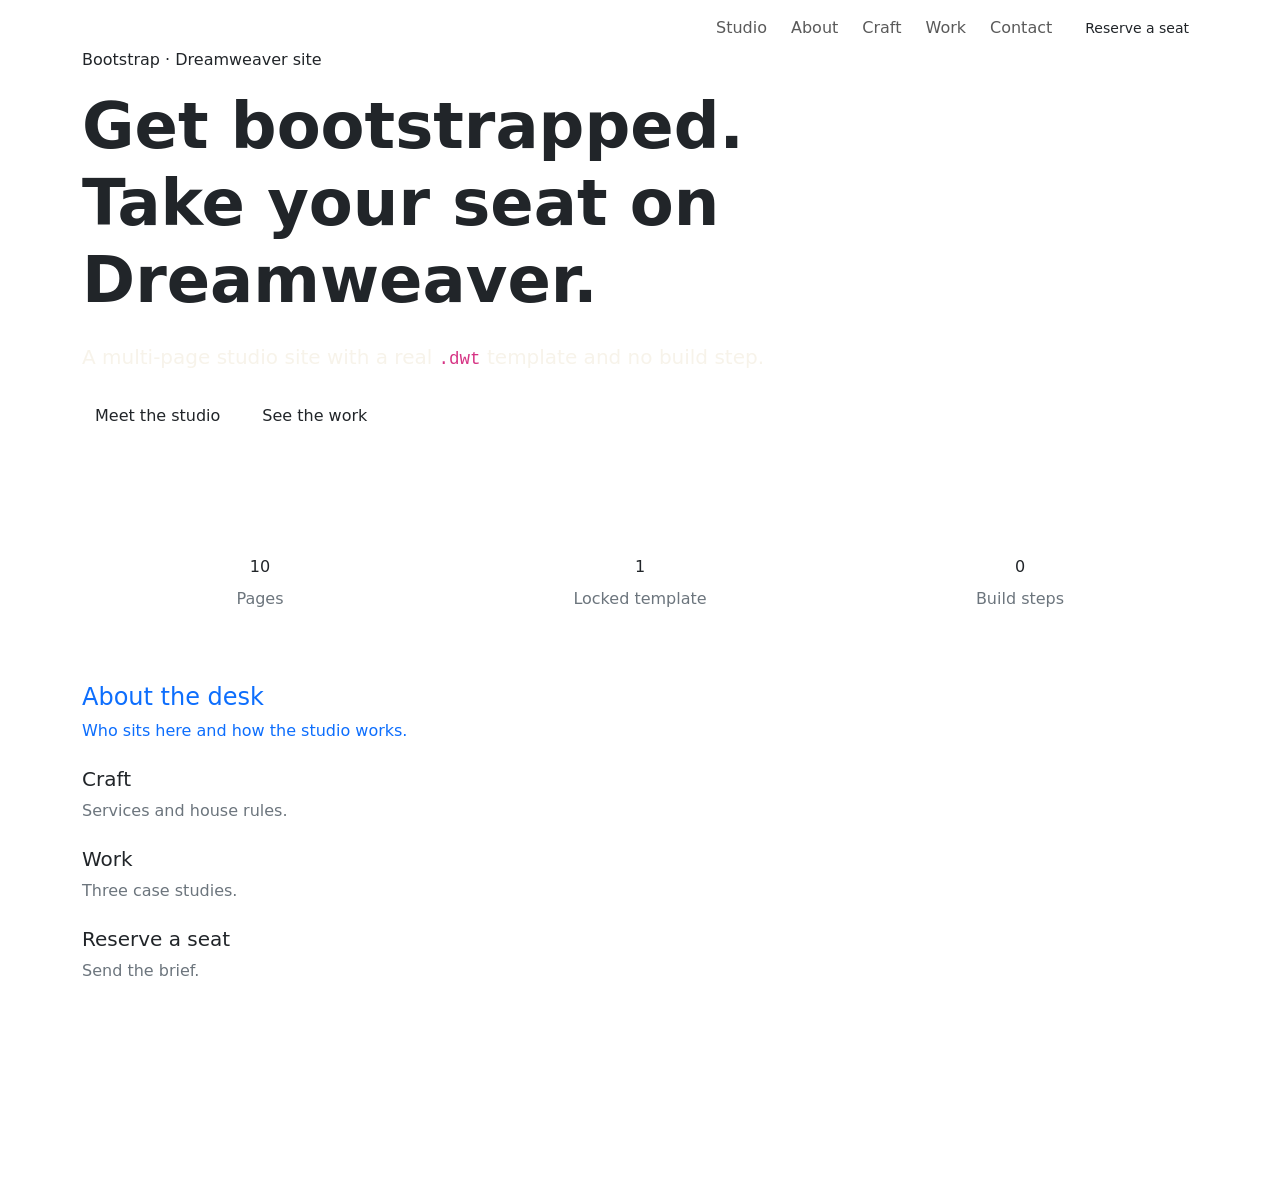
==== index.html @ f5cebd17 "Publish Dreamweave on user GitHub Pages" ====
<!doctype html>
<html lang="en">
<head>
  <meta charset="utf-8">
  <meta name="viewport" content="width=device-width, initial-scale=1">
  <title>Dreamweave Studio — Get bootstrapped. Take your seat.</title>
  <meta name="theme-color" content="#0b1c2c">
  <link rel="preconnect" href="https://fonts.googleapis.com">
  <link rel="preconnect" href="https://fonts.gstatic.com" crossorigin>
  <link href="https://fonts.googleapis.com/css2?family=Outfit:wght@400;500;600;700&family=Source+Serif+4:opsz,wght@8..60,400;8..60,600;8..60,700&display=swap" rel="stylesheet">
  <link href="https://cdn.jsdelivr.net/npm/bootstrap@5.3.8/dist/css/bootstrap.min.css" rel="stylesheet" crossorigin="anonymous">
  <link href="https://cdn.jsdelivr.net/npm/bootstrap-icons@1.11.3/font/bootstrap-icons.min.css" rel="stylesheet">
  <link href="css/custom.css" rel="stylesheet">
</head>
<body>
  <nav class="navbar navbar-expand-lg navbar-dream fixed-top sans">
    <div class="container">
      <a class="navbar-brand text-white fw-semibold" href="index.html">Dreamweave</a>
      <button class="navbar-toggler" type="button" data-bs-toggle="collapse" data-bs-target="#navMain" aria-label="Toggle navigation"><span class="navbar-toggler-icon" style="filter: invert(1);"></span></button>
      <div class="collapse navbar-collapse" id="navMain">
        <ul class="navbar-nav ms-auto align-items-lg-center gap-lg-2">
          <li class="nav-item"><a class="nav-link" href="index.html">Studio</a></li>
          <li class="nav-item"><a class="nav-link" href="about.html">About</a></li>
          <li class="nav-item"><a class="nav-link" href="craft.html">Craft</a></li>
          <li class="nav-item"><a class="nav-link" href="work.html">Work</a></li>
          <li class="nav-item"><a class="nav-link" href="contact.html">Contact</a></li>
          <li class="nav-item ms-lg-2"><a class="btn btn-gold btn-sm" href="contact.html">Reserve a seat</a></li>
        </ul>
      </div>
    </div>
  </nav>
  <header class="hero d-flex align-items-center">
    <div class="container py-5">
      <p class="section-label sans mb-3">Bootstrap · Dreamweaver site</p>
      <h1 class="display-3 fw-bold mb-3">Get bootstrapped.<br>Take your seat on Dreamweaver.</h1>
      <div class="gold-rule mb-4"></div>
      <p class="lead col-lg-8" style="color: rgba(246,241,231,.86);">A multi-page studio site with a real <code>.dwt</code> template and no build step.</p>
      <div class="d-flex flex-wrap gap-3 mt-4">
        <a class="btn btn-gold sans" href="about.html">Meet the studio</a>
        <a class="btn btn-ghost sans" href="work.html">See the work</a>
      </div>
    </div>
  </header>
  <section id="main" class="py-5">
    <div class="container py-4">
      <div class="row g-4 text-center mb-5">
        <div class="col-md-4"><div class="stat sans">10</div><p class="sans text-secondary mt-2 mb-0">Pages</p></div>
        <div class="col-md-4"><div class="stat sans">1</div><p class="sans text-secondary mt-2 mb-0">Locked template</p></div>
        <div class="col-md-4"><div class="stat sans">0</div><p class="sans text-secondary mt-2 mb-0">Build steps</p></div>
      </div>
      <div class="bento">
        <a class="card-weave bento-wide p-4 text-decoration-none" href="about.html"><h3 class="h4">About the desk</h3><p class="mb-0">Who sits here and how the studio works.</p></a>
        <a class="card-weave p-4 text-decoration-none text-dark" href="craft.html"><h3 class="h5">Craft</h3><p class="text-secondary mb-0">Services and house rules.</p></a>
        <a class="card-weave p-4 text-decoration-none text-dark" href="work.html"><h3 class="h5">Work</h3><p class="text-secondary mb-0">Three case studies.</p></a>
        <a class="card-weave p-4 text-decoration-none text-dark" href="contact.html"><h3 class="h5">Reserve a seat</h3><p class="text-secondary mb-0">Send the brief.</p></a>
      </div>
    </div>
  </section>
  <footer class="site-footer py-5 sans"><div class="container"><strong class="text-white">Dreamweave Studio</strong></div></footer>
  <script src="https://cdn.jsdelivr.net/npm/bootstrap@5.3.8/dist/js/bootstrap.bundle.min.js" crossorigin="anonymous"></script>
  <script src="js/site.js"></script>
</body></html>
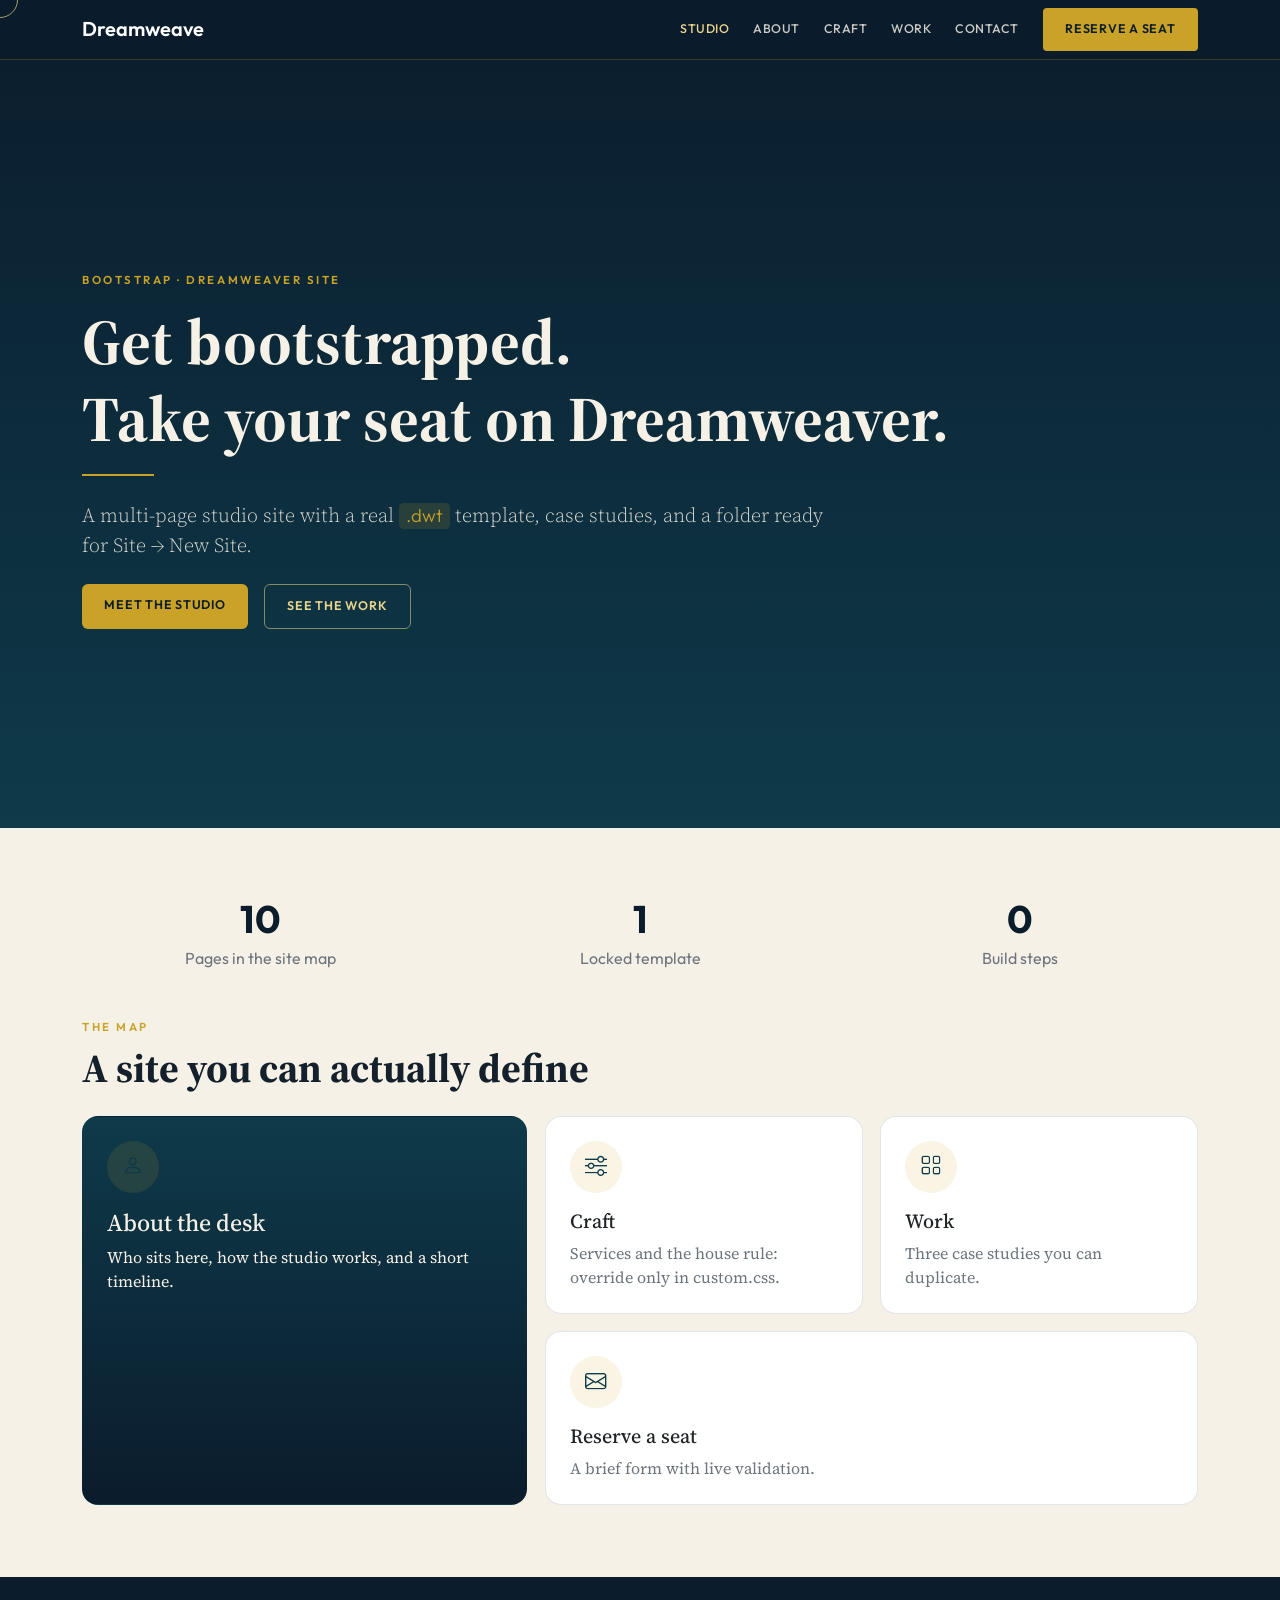
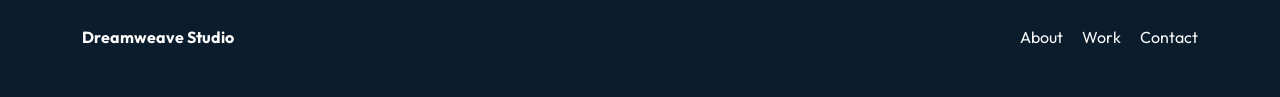
==== commit 05f43e86: "Bring inner pages and index up to Dreamweave source" ====
--- a/index.html
+++ b/index.html
@@ -4,6 +4,7 @@
   <meta charset="utf-8">
   <meta name="viewport" content="width=device-width, initial-scale=1">
   <title>Dreamweave Studio — Get bootstrapped. Take your seat.</title>
+  <meta name="description" content="A Dreamweaver-style Bootstrap starter. Responsive, mobile-first, ready to open in Adobe Dreamweaver.">
   <meta name="theme-color" content="#0b1c2c">
   <link rel="preconnect" href="https://fonts.googleapis.com">
   <link rel="preconnect" href="https://fonts.gstatic.com" crossorigin>
@@ -13,12 +14,15 @@
   <link href="css/custom.css" rel="stylesheet">
 </head>
 <body>
+  <a class="skip-link" href="#main">Skip to content</a>
   <nav class="navbar navbar-expand-lg navbar-dream fixed-top sans">
     <div class="container">
-      <a class="navbar-brand text-white fw-semibold" href="index.html">Dreamweave</a>
-      <button class="navbar-toggler" type="button" data-bs-toggle="collapse" data-bs-target="#navMain" aria-label="Toggle navigation"><span class="navbar-toggler-icon" style="filter: invert(1);"></span></button>
+      <a class="navbar-brand d-flex align-items-center gap-2 text-white" href="index.html"><span class="fw-semibold">Dreamweave</span></a>
+      <button class="navbar-toggler" type="button" data-bs-toggle="collapse" data-bs-target="#navMain" aria-label="Toggle navigation">
+        <span class="navbar-toggler-icon" style="filter: invert(1);"></span>
+      </button>
       <div class="collapse navbar-collapse" id="navMain">
-        <ul class="navbar-nav ms-auto align-items-lg-center gap-lg-2">
+        <ul class="navbar-nav ms-auto mb-2 mb-lg-0 align-items-lg-center gap-lg-2">
           <li class="nav-item"><a class="nav-link" href="index.html">Studio</a></li>
           <li class="nav-item"><a class="nav-link" href="about.html">About</a></li>
           <li class="nav-item"><a class="nav-link" href="craft.html">Craft</a></li>
@@ -34,7 +38,7 @@
       <p class="section-label sans mb-3">Bootstrap · Dreamweaver site</p>
       <h1 class="display-3 fw-bold mb-3">Get bootstrapped.<br>Take your seat on Dreamweaver.</h1>
       <div class="gold-rule mb-4"></div>
-      <p class="lead col-lg-8" style="color: rgba(246,241,231,.86);">A multi-page studio site with a real <code>.dwt</code> template and no build step.</p>
+      <p class="lead col-lg-8" style="color: rgba(246,241,231,.86);">A multi-page studio site with a real <code>.dwt</code> template, case studies, and a folder ready for Site → New Site.</p>
       <div class="d-flex flex-wrap gap-3 mt-4">
         <a class="btn btn-gold sans" href="about.html">Meet the studio</a>
         <a class="btn btn-ghost sans" href="work.html">See the work</a>
@@ -44,19 +48,47 @@
   <section id="main" class="py-5">
     <div class="container py-4">
       <div class="row g-4 text-center mb-5">
-        <div class="col-md-4"><div class="stat sans">10</div><p class="sans text-secondary mt-2 mb-0">Pages</p></div>
+        <div class="col-md-4"><div class="stat sans">10</div><p class="sans text-secondary mt-2 mb-0">Pages in the site map</p></div>
         <div class="col-md-4"><div class="stat sans">1</div><p class="sans text-secondary mt-2 mb-0">Locked template</p></div>
         <div class="col-md-4"><div class="stat sans">0</div><p class="sans text-secondary mt-2 mb-0">Build steps</p></div>
       </div>
+      <p class="section-label sans mb-2">The map</p>
+      <h2 class="display-6 fw-bold mb-4">A site you can actually define</h2>
       <div class="bento">
-        <a class="card-weave bento-wide p-4 text-decoration-none" href="about.html"><h3 class="h4">About the desk</h3><p class="mb-0">Who sits here and how the studio works.</p></a>
-        <a class="card-weave p-4 text-decoration-none text-dark" href="craft.html"><h3 class="h5">Craft</h3><p class="text-secondary mb-0">Services and house rules.</p></a>
-        <a class="card-weave p-4 text-decoration-none text-dark" href="work.html"><h3 class="h5">Work</h3><p class="text-secondary mb-0">Three case studies.</p></a>
-        <a class="card-weave p-4 text-decoration-none text-dark" href="contact.html"><h3 class="h5">Reserve a seat</h3><p class="text-secondary mb-0">Send the brief.</p></a>
+        <a class="card-weave bento-wide p-4 text-decoration-none" href="about.html">
+          <div class="icon-orb mb-3"><i class="bi bi-person"></i></div>
+          <h3 class="h4">About the desk</h3>
+          <p class="mb-0">Who sits here, how the studio works, and a short timeline.</p>
+        </a>
+        <a class="card-weave p-4 text-decoration-none text-dark" href="craft.html">
+          <div class="icon-orb mb-3"><i class="bi bi-sliders"></i></div>
+          <h3 class="h5">Craft</h3>
+          <p class="text-secondary mb-0">Services and the house rule: override only in custom.css.</p>
+        </a>
+        <a class="card-weave p-4 text-decoration-none text-dark" href="work.html">
+          <div class="icon-orb mb-3"><i class="bi bi-grid"></i></div>
+          <h3 class="h5">Work</h3>
+          <p class="text-secondary mb-0">Three case studies you can duplicate.</p>
+        </a>
+        <a class="card-weave p-4 text-decoration-none text-dark" href="contact.html" style="grid-column: 2 / -1;">
+          <div class="icon-orb mb-3"><i class="bi bi-envelope"></i></div>
+          <h3 class="h5">Reserve a seat</h3>
+          <p class="text-secondary mb-0">A brief form with live validation.</p>
+        </a>
       </div>
     </div>
   </section>
-  <footer class="site-footer py-5 sans"><div class="container"><strong class="text-white">Dreamweave Studio</strong></div></footer>
+  <footer class="site-footer py-5 sans">
+    <div class="container d-flex flex-wrap justify-content-between gap-3">
+      <strong class="text-white">Dreamweave Studio</strong>
+      <div>
+        <a class="link-light text-decoration-none me-3" href="about.html">About</a>
+        <a class="link-light text-decoration-none me-3" href="work.html">Work</a>
+        <a class="link-light text-decoration-none" href="contact.html">Contact</a>
+      </div>
+    </div>
+  </footer>
   <script src="https://cdn.jsdelivr.net/npm/bootstrap@5.3.8/dist/js/bootstrap.bundle.min.js" crossorigin="anonymous"></script>
   <script src="js/site.js"></script>
-</body></html>
+</body>
+</html>
--- a/css/custom.css
+++ b/css/custom.css
@@ -0,0 +1,177 @@
+:root {
+  --dw-navy: #0b1c2c;
+  --dw-teal: #0e3a4a;
+  --dw-gold: #c9a227;
+  --dw-gold-soft: #e8d48b;
+  --dw-cream: #f6f1e7;
+  --dw-ink: #14202b;
+  --dw-ease: cubic-bezier(0.22, 1, 0.36, 1);
+  --dw-move: 480ms;
+  --dw-micro: 180ms;
+}
+html { scroll-behavior: smooth; }
+body {
+  font-family: "Source Serif 4", Georgia, serif;
+  color: var(--dw-ink);
+  background: var(--dw-cream);
+  padding-top: 72px;
+}
+.sans { font-family: Outfit, system-ui, sans-serif; }
+code {
+  font-family: Outfit, system-ui, sans-serif;
+  font-size: 0.92em;
+  color: var(--dw-gold);
+  background: rgba(201, 162, 39, 0.14);
+  padding: 0.08em 0.38em;
+  border-radius: 0.28rem;
+}
+.navbar-dream {
+  background: rgba(11, 28, 44, 0.92);
+  backdrop-filter: blur(12px);
+  border-bottom: 1px solid rgba(201, 162, 39, 0.25);
+  transition: background var(--dw-move) var(--dw-ease), padding var(--dw-move) var(--dw-ease);
+}
+.navbar-dream.is-compact { background: rgba(11, 28, 44, 0.98); }
+.navbar-dream .nav-link {
+  color: rgba(246, 241, 231, 0.82) !important;
+  font-weight: 500;
+  letter-spacing: 0.04em;
+  text-transform: uppercase;
+  font-size: 0.78rem;
+}
+.navbar-dream .nav-link:hover,
+.navbar-dream .nav-link.active { color: var(--dw-gold-soft) !important; }
+.hero, .page-hero {
+  margin-top: -72px;
+  color: var(--dw-cream);
+  background: linear-gradient(180deg, #0b1c2c 0%, #0e3a4a 100%);
+}
+.hero { min-height: 92vh; padding-top: 72px; }
+.page-hero { padding: 10rem 0 5rem; }
+.page-hero.library {
+  background: linear-gradient(180deg, #0b1c2c 0%, #16344a 55%, #1a3d3a 100%);
+}
+.page-hero.wire {
+  background: linear-gradient(180deg, #0b1c2c 0%, #0e3a4a 50%, #12302a 100%);
+}
+.page-hero.folio {
+  background: linear-gradient(165deg, #0b1c2c 0%, #2a2218 70%, #3a2a16 100%);
+}
+.page-hero.kiln {
+  background: linear-gradient(180deg, #1a140e 0%, #3a2414 60%, #0b1c2c 100%);
+}
+.gold-rule { width: 72px; height: 2px; background: var(--dw-gold); }
+.btn-gold {
+  background: var(--dw-gold);
+  color: var(--dw-navy);
+  border: none;
+  font-weight: 600;
+  letter-spacing: 0.06em;
+  text-transform: uppercase;
+  font-size: 0.78rem;
+  padding: 0.75rem 1.4rem;
+  transition: transform var(--dw-micro) var(--dw-ease), background var(--dw-micro);
+}
+.btn-gold:hover { background: var(--dw-gold-soft); color: var(--dw-navy); }
+.btn-ghost {
+  border: 1px solid rgba(232, 212, 139, 0.55);
+  color: var(--dw-gold-soft);
+  font-weight: 600;
+  letter-spacing: 0.06em;
+  text-transform: uppercase;
+  font-size: 0.78rem;
+  padding: 0.75rem 1.4rem;
+}
+.section-label {
+  color: var(--dw-gold);
+  letter-spacing: 0.22em;
+  text-transform: uppercase;
+  font-size: 0.72rem;
+  font-weight: 600;
+}
+.card-weave {
+  border: 1px solid rgba(14, 58, 74, 0.12);
+  background: #fff;
+  border-radius: 1rem;
+  position: relative;
+  transition: transform var(--dw-move) var(--dw-ease), box-shadow var(--dw-move) var(--dw-ease);
+}
+.card-weave:hover {
+  transform: translateY(-6px);
+  box-shadow: 0 18px 40px rgba(11, 28, 44, 0.12);
+}
+.icon-orb {
+  width: 52px; height: 52px; border-radius: 50%;
+  background: rgba(201, 162, 39, 0.12);
+  color: var(--dw-teal);
+  display: grid; place-items: center; font-size: 1.35rem;
+}
+footer.site-footer { background: var(--dw-navy); color: rgba(246, 241, 231, 0.75); }
+.form-control, .form-select {
+  border-radius: 0.6rem;
+  border-color: rgba(14, 58, 74, 0.18);
+  padding: 0.8rem 1rem;
+}
+.form-live { position: relative; }
+.form-live .tick {
+  position: absolute;
+  right: 12px;
+  top: 2.55rem;
+  color: #2a7a4b;
+  opacity: 0;
+  pointer-events: none;
+}
+.form-live.is-ok .tick { opacity: 1; }
+.field-ok { border-color: #2a7a4b !important; }
+.skip-link {
+  position: absolute; left: 1rem; top: -3.5rem; z-index: 1080;
+  background: var(--dw-gold); color: var(--dw-navy);
+  padding: 0.5rem 0.9rem; border-radius: 0.4rem;
+}
+.skip-link:focus { top: 0.75rem; }
+.quote-block { border-left: 3px solid var(--dw-gold); padding-left: 1.25rem; font-size: 1.2rem; }
+.stat { font-size: 2.4rem; font-weight: 700; line-height: 1; color: var(--dw-navy); }
+.step-num { font-size: 0.78rem; letter-spacing: 0.18em; font-weight: 600; color: var(--dw-gold); }
+.scroll-progress {
+  position: fixed; top: 0; left: 0; height: 2px; width: 100%; z-index: 1080;
+  background: var(--dw-gold); transform: scaleX(0); transform-origin: 0 50%;
+  animation: dw-progress linear; animation-timeline: scroll();
+}
+@keyframes dw-progress { from { transform: scaleX(0); } to { transform: scaleX(1); } }
+.cursor-ring {
+  position: fixed;
+  width: 36px;
+  height: 36px;
+  border: 1px solid rgba(232, 212, 139, 0.7);
+  border-radius: 50%;
+  pointer-events: none;
+  z-index: 1090;
+  transform: translate(-50%, -50%);
+}
+.cursor-ring.is-hot {
+  width: 52px;
+  height: 52px;
+  background: rgba(201, 162, 39, 0.12);
+}
+.bento { display: grid; grid-template-columns: 1.4fr 1fr 1fr; gap: 1.1rem; }
+.bento-wide {
+  grid-column: 1 / 2; grid-row: 1 / 3; min-height: 320px;
+  background: linear-gradient(180deg, #0e3a4a, #0b1c2c);
+  color: var(--dw-cream) !important;
+}
+@media (max-width: 991.98px) {
+  .bento { grid-template-columns: 1fr 1fr; }
+  .bento-wide { grid-column: 1 / -1; grid-row: auto; }
+  .navbar-dream .navbar-collapse {
+    background: var(--dw-navy);
+    margin: 0.6rem -0.75rem 0;
+    padding: 0.75rem 1.25rem 1.1rem;
+  }
+  .cursor-ring { display: none; }
+}
+@media (max-width: 575.98px) { .bento { grid-template-columns: 1fr; } }
+@media (prefers-reduced-motion: reduce) {
+  html { scroll-behavior: auto; }
+  .scroll-progress, .card-weave { animation: none !important; transition: none !important; }
+  .cursor-ring { display: none; }
+}
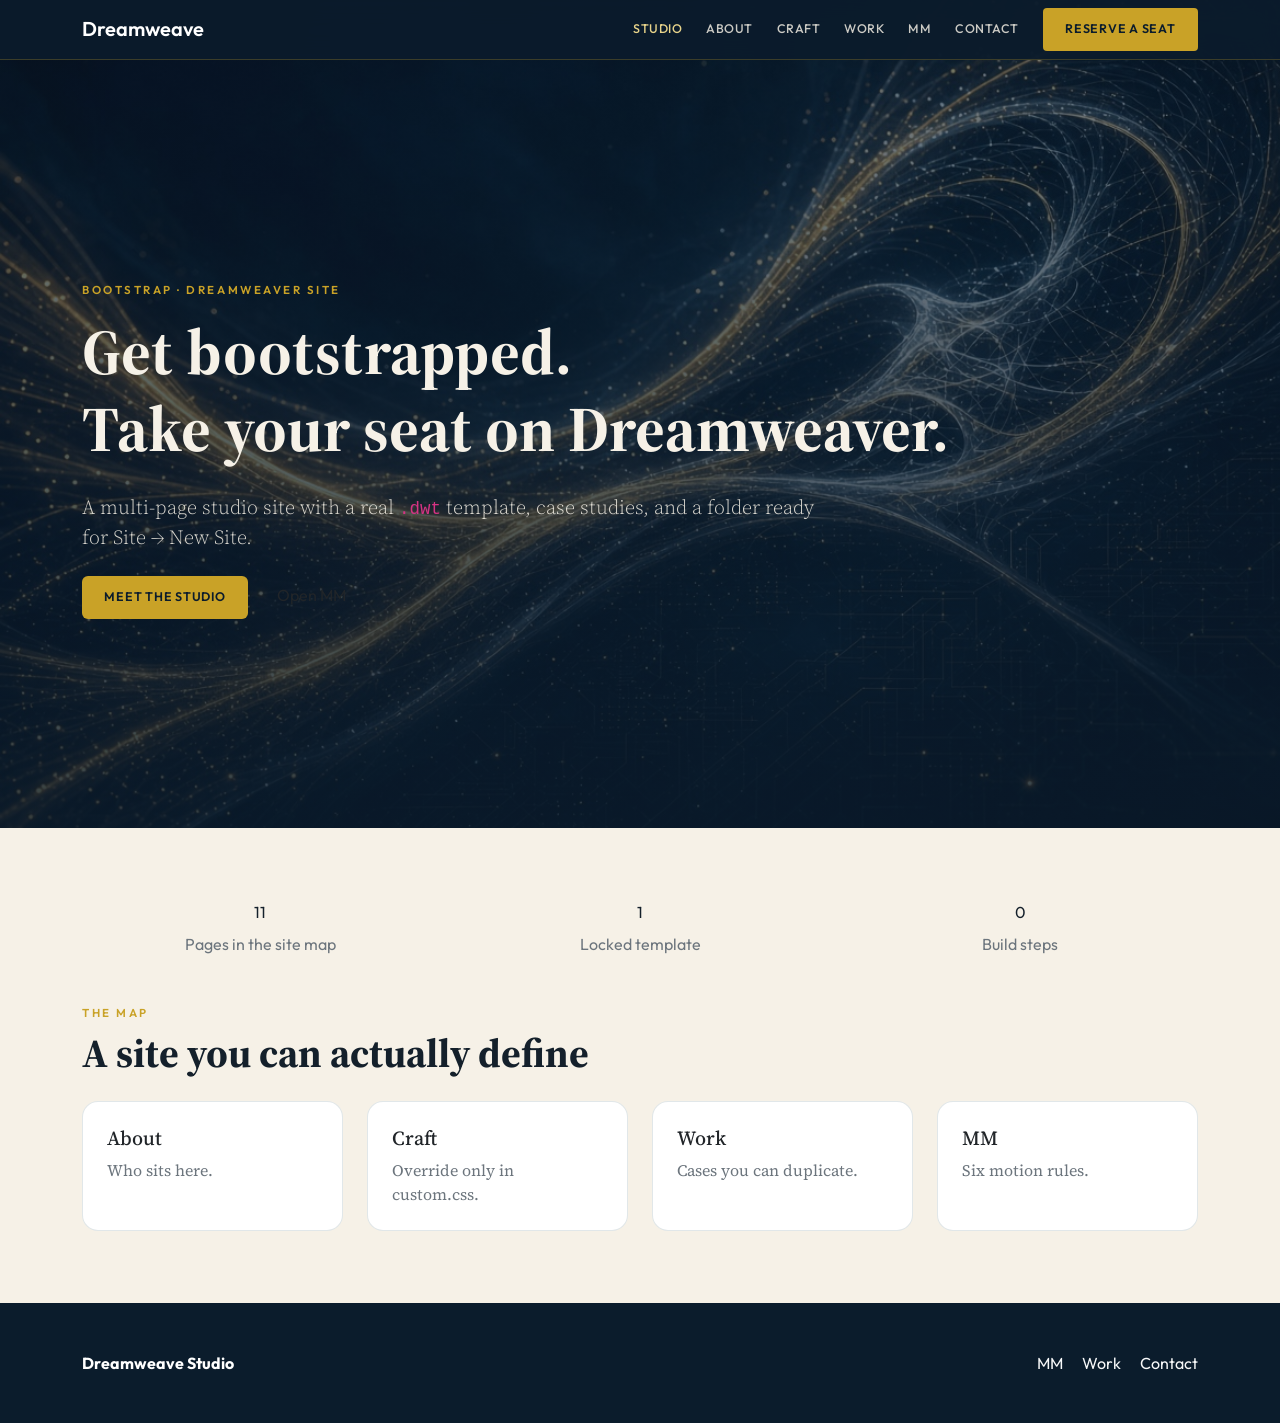
==== commit e44952b1: "MM page: six rules with jobs; add MM to studio nav" ====
--- a/index.html
+++ b/index.html
@@ -27,6 +27,7 @@
           <li class="nav-item"><a class="nav-link" href="about.html">About</a></li>
           <li class="nav-item"><a class="nav-link" href="craft.html">Craft</a></li>
           <li class="nav-item"><a class="nav-link" href="work.html">Work</a></li>
+          <li class="nav-item"><a class="nav-link" href="mm.html">MM</a></li>
           <li class="nav-item"><a class="nav-link" href="contact.html">Contact</a></li>
           <li class="nav-item ms-lg-2"><a class="btn btn-gold btn-sm" href="contact.html">Reserve a seat</a></li>
         </ul>
@@ -41,40 +42,24 @@
       <p class="lead col-lg-8" style="color: rgba(246,241,231,.86);">A multi-page studio site with a real <code>.dwt</code> template, case studies, and a folder ready for Site → New Site.</p>
       <div class="d-flex flex-wrap gap-3 mt-4">
         <a class="btn btn-gold sans" href="about.html">Meet the studio</a>
-        <a class="btn btn-ghost sans" href="work.html">See the work</a>
+        <a class="btn btn-ghost sans" href="mm.html">Open MM</a>
       </div>
     </div>
   </header>
   <section id="main" class="py-5">
     <div class="container py-4">
       <div class="row g-4 text-center mb-5">
-        <div class="col-md-4"><div class="stat sans">10</div><p class="sans text-secondary mt-2 mb-0">Pages in the site map</p></div>
+        <div class="col-md-4"><div class="stat sans">11</div><p class="sans text-secondary mt-2 mb-0">Pages in the site map</p></div>
         <div class="col-md-4"><div class="stat sans">1</div><p class="sans text-secondary mt-2 mb-0">Locked template</p></div>
         <div class="col-md-4"><div class="stat sans">0</div><p class="sans text-secondary mt-2 mb-0">Build steps</p></div>
       </div>
       <p class="section-label sans mb-2">The map</p>
       <h2 class="display-6 fw-bold mb-4">A site you can actually define</h2>
-      <div class="bento">
-        <a class="card-weave bento-wide p-4 text-decoration-none" href="about.html">
-          <div class="icon-orb mb-3"><i class="bi bi-person"></i></div>
-          <h3 class="h4">About the desk</h3>
-          <p class="mb-0">Who sits here, how the studio works, and a short timeline.</p>
-        </a>
-        <a class="card-weave p-4 text-decoration-none text-dark" href="craft.html">
-          <div class="icon-orb mb-3"><i class="bi bi-sliders"></i></div>
-          <h3 class="h5">Craft</h3>
-          <p class="text-secondary mb-0">Services and the house rule: override only in custom.css.</p>
-        </a>
-        <a class="card-weave p-4 text-decoration-none text-dark" href="work.html">
-          <div class="icon-orb mb-3"><i class="bi bi-grid"></i></div>
-          <h3 class="h5">Work</h3>
-          <p class="text-secondary mb-0">Three case studies you can duplicate.</p>
-        </a>
-        <a class="card-weave p-4 text-decoration-none text-dark" href="contact.html" style="grid-column: 2 / -1;">
-          <div class="icon-orb mb-3"><i class="bi bi-envelope"></i></div>
-          <h3 class="h5">Reserve a seat</h3>
-          <p class="text-secondary mb-0">A brief form with live validation.</p>
-        </a>
+      <div class="row g-4">
+        <div class="col-md-6 col-lg-3"><a class="card-weave p-4 text-decoration-none text-dark d-block h-100" href="about.html"><h3 class="h5">About</h3><p class="text-secondary mb-0">Who sits here.</p></a></div>
+        <div class="col-md-6 col-lg-3"><a class="card-weave p-4 text-decoration-none text-dark d-block h-100" href="craft.html"><h3 class="h5">Craft</h3><p class="text-secondary mb-0">Override only in custom.css.</p></a></div>
+        <div class="col-md-6 col-lg-3"><a class="card-weave p-4 text-decoration-none text-dark d-block h-100" href="work.html"><h3 class="h5">Work</h3><p class="text-secondary mb-0">Cases you can duplicate.</p></a></div>
+        <div class="col-md-6 col-lg-3"><a class="card-weave p-4 text-decoration-none text-dark d-block h-100" href="mm.html"><h3 class="h5">MM</h3><p class="text-secondary mb-0">Six motion rules.</p></a></div>
       </div>
     </div>
   </section>
@@ -82,7 +67,7 @@
     <div class="container d-flex flex-wrap justify-content-between gap-3">
       <strong class="text-white">Dreamweave Studio</strong>
       <div>
-        <a class="link-light text-decoration-none me-3" href="about.html">About</a>
+        <a class="link-light text-decoration-none me-3" href="mm.html">MM</a>
         <a class="link-light text-decoration-none me-3" href="work.html">Work</a>
         <a class="link-light text-decoration-none" href="contact.html">Contact</a>
       </div>
--- a/css/custom.css
+++ b/css/custom.css
@@ -6,8 +6,9 @@
   --dw-cream: #f6f1e7;
   --dw-ink: #14202b;
   --dw-ease: cubic-bezier(0.22, 1, 0.36, 1);
+  --dw-spring: cubic-bezier(0.34, 1.4, 0.5, 1);
   --dw-move: 480ms;
-  --dw-micro: 180ms;
+  --dw-micro: 160ms;
 }
 html { scroll-behavior: smooth; }
 body {
@@ -17,161 +18,64 @@
   padding-top: 72px;
 }
 .sans { font-family: Outfit, system-ui, sans-serif; }
-code {
-  font-family: Outfit, system-ui, sans-serif;
-  font-size: 0.92em;
-  color: var(--dw-gold);
-  background: rgba(201, 162, 39, 0.14);
-  padding: 0.08em 0.38em;
-  border-radius: 0.28rem;
-}
 .navbar-dream {
   background: rgba(11, 28, 44, 0.92);
   backdrop-filter: blur(12px);
   border-bottom: 1px solid rgba(201, 162, 39, 0.25);
-  transition: background var(--dw-move) var(--dw-ease), padding var(--dw-move) var(--dw-ease);
 }
-.navbar-dream.is-compact { background: rgba(11, 28, 44, 0.98); }
 .navbar-dream .nav-link {
   color: rgba(246, 241, 231, 0.82) !important;
-  font-weight: 500;
-  letter-spacing: 0.04em;
-  text-transform: uppercase;
-  font-size: 0.78rem;
+  font-weight: 500; letter-spacing: 0.04em; text-transform: uppercase; font-size: 0.78rem;
 }
 .navbar-dream .nav-link:hover,
 .navbar-dream .nav-link.active { color: var(--dw-gold-soft) !important; }
 .hero, .page-hero {
-  margin-top: -72px;
-  color: var(--dw-cream);
-  background: linear-gradient(180deg, #0b1c2c 0%, #0e3a4a 100%);
+  margin-top: -72px; color: var(--dw-cream);
+  background:
+    linear-gradient(180deg, rgba(11, 28, 44, 0.55) 0%, rgba(11, 28, 44, 0.82) 100%),
+    url("../img/hero.jpg") center / cover no-repeat;
 }
 .hero { min-height: 92vh; padding-top: 72px; }
 .page-hero { padding: 10rem 0 5rem; }
 .page-hero.library {
-  background: linear-gradient(180deg, #0b1c2c 0%, #16344a 55%, #1a3d3a 100%);
+  background:
+    linear-gradient(180deg, rgba(11, 28, 44, 0.55) 0%, rgba(11, 28, 44, 0.82) 100%),
+    url("../img/library.jpg") center / cover no-repeat;
+}
+.page-hero.folio {
+  background:
+    linear-gradient(165deg, rgba(11, 28, 44, 0.5) 0%, rgba(42, 34, 24, 0.78) 100%),
+    url("../img/work-folio.jpg") center / cover no-repeat;
 }
 .page-hero.wire {
-  background: linear-gradient(180deg, #0b1c2c 0%, #0e3a4a 50%, #12302a 100%);
+  background:
+    linear-gradient(180deg, rgba(11, 28, 44, 0.55) 0%, rgba(11, 28, 44, 0.82) 100%),
+    url("../img/wireframes.jpg") center / cover no-repeat;
 }
-.page-hero.folio {
-  background: linear-gradient(165deg, #0b1c2c 0%, #2a2218 70%, #3a2a16 100%);
-}
-.page-hero.kiln {
-  background: linear-gradient(180deg, #1a140e 0%, #3a2414 60%, #0b1c2c 100%);
-}
-.gold-rule { width: 72px; height: 2px; background: var(--dw-gold); }
+.section-label { color: var(--dw-gold); letter-spacing: 0.22em; text-transform: uppercase; font-size: 0.72rem; font-weight: 600; }
 .btn-gold {
-  background: var(--dw-gold);
-  color: var(--dw-navy);
-  border: none;
-  font-weight: 600;
-  letter-spacing: 0.06em;
-  text-transform: uppercase;
-  font-size: 0.78rem;
-  padding: 0.75rem 1.4rem;
-  transition: transform var(--dw-micro) var(--dw-ease), background var(--dw-micro);
-}
-.btn-gold:hover { background: var(--dw-gold-soft); color: var(--dw-navy); }
-.btn-ghost {
-  border: 1px solid rgba(232, 212, 139, 0.55);
-  color: var(--dw-gold-soft);
-  font-weight: 600;
-  letter-spacing: 0.06em;
-  text-transform: uppercase;
-  font-size: 0.78rem;
-  padding: 0.75rem 1.4rem;
-}
-.section-label {
-  color: var(--dw-gold);
-  letter-spacing: 0.22em;
-  text-transform: uppercase;
-  font-size: 0.72rem;
-  font-weight: 600;
+  background: var(--dw-gold); color: var(--dw-navy); border: none; font-weight: 600;
+  letter-spacing: 0.06em; text-transform: uppercase; font-size: 0.78rem; padding: 0.75rem 1.4rem;
 }
 .card-weave {
-  border: 1px solid rgba(14, 58, 74, 0.12);
-  background: #fff;
-  border-radius: 1rem;
-  position: relative;
-  transition: transform var(--dw-move) var(--dw-ease), box-shadow var(--dw-move) var(--dw-ease);
+  border: 1px solid rgba(14, 58, 74, 0.12); background: #fff; border-radius: 1rem;
+  transition: transform 480ms cubic-bezier(0.34, 1.4, 0.5, 1);
 }
-.card-weave:hover {
-  transform: translateY(-6px);
-  box-shadow: 0 18px 40px rgba(11, 28, 44, 0.12);
+.card-weave:hover { transform: translateY(-6px); }
+.step-num { font-size: 0.78rem; letter-spacing: 0.18em; font-weight: 600; color: var(--dw-gold); }
+footer.site-footer { background: var(--dw-navy); color: rgba(246, 241, 231, 0.75); }
+.skip-link { position: absolute; left: 1rem; top: -3.5rem; }
+.skip-link:focus { top: 0.75rem; }
+.mm-stage {
+  position: relative; overflow: hidden; border-radius: 1.4rem; padding: 2.2rem 1.6rem;
+  background: radial-gradient(600px 240px at 10% -10%, rgba(201,162,39,.22), transparent 60%),
+    linear-gradient(135deg, var(--dw-navy), var(--dw-teal));
+  color: var(--dw-cream);
 }
-.icon-orb {
-  width: 52px; height: 52px; border-radius: 50%;
-  background: rgba(201, 162, 39, 0.12);
-  color: var(--dw-teal);
-  display: grid; place-items: center; font-size: 1.35rem;
+.mm-orb {
+  position: absolute; right: -40px; top: -40px; width: 220px; height: 220px; border-radius: 50%;
+  background: conic-gradient(from 200deg, var(--dw-gold), #7a5cff, var(--dw-gold));
+  filter: blur(8px); opacity: .45; animation: mm-spin 16s linear infinite;
 }
-footer.site-footer { background: var(--dw-navy); color: rgba(246, 241, 231, 0.75); }
-.form-control, .form-select {
-  border-radius: 0.6rem;
-  border-color: rgba(14, 58, 74, 0.18);
-  padding: 0.8rem 1rem;
-}
-.form-live { position: relative; }
-.form-live .tick {
-  position: absolute;
-  right: 12px;
-  top: 2.55rem;
-  color: #2a7a4b;
-  opacity: 0;
-  pointer-events: none;
-}
-.form-live.is-ok .tick { opacity: 1; }
-.field-ok { border-color: #2a7a4b !important; }
-.skip-link {
-  position: absolute; left: 1rem; top: -3.5rem; z-index: 1080;
-  background: var(--dw-gold); color: var(--dw-navy);
-  padding: 0.5rem 0.9rem; border-radius: 0.4rem;
-}
-.skip-link:focus { top: 0.75rem; }
-.quote-block { border-left: 3px solid var(--dw-gold); padding-left: 1.25rem; font-size: 1.2rem; }
-.stat { font-size: 2.4rem; font-weight: 700; line-height: 1; color: var(--dw-navy); }
-.step-num { font-size: 0.78rem; letter-spacing: 0.18em; font-weight: 600; color: var(--dw-gold); }
-.scroll-progress {
-  position: fixed; top: 0; left: 0; height: 2px; width: 100%; z-index: 1080;
-  background: var(--dw-gold); transform: scaleX(0); transform-origin: 0 50%;
-  animation: dw-progress linear; animation-timeline: scroll();
-}
-@keyframes dw-progress { from { transform: scaleX(0); } to { transform: scaleX(1); } }
-.cursor-ring {
-  position: fixed;
-  width: 36px;
-  height: 36px;
-  border: 1px solid rgba(232, 212, 139, 0.7);
-  border-radius: 50%;
-  pointer-events: none;
-  z-index: 1090;
-  transform: translate(-50%, -50%);
-}
-.cursor-ring.is-hot {
-  width: 52px;
-  height: 52px;
-  background: rgba(201, 162, 39, 0.12);
-}
-.bento { display: grid; grid-template-columns: 1.4fr 1fr 1fr; gap: 1.1rem; }
-.bento-wide {
-  grid-column: 1 / 2; grid-row: 1 / 3; min-height: 320px;
-  background: linear-gradient(180deg, #0e3a4a, #0b1c2c);
-  color: var(--dw-cream) !important;
-}
-@media (max-width: 991.98px) {
-  .bento { grid-template-columns: 1fr 1fr; }
-  .bento-wide { grid-column: 1 / -1; grid-row: auto; }
-  .navbar-dream .navbar-collapse {
-    background: var(--dw-navy);
-    margin: 0.6rem -0.75rem 0;
-    padding: 0.75rem 1.25rem 1.1rem;
-  }
-  .cursor-ring { display: none; }
-}
-@media (max-width: 575.98px) { .bento { grid-template-columns: 1fr; } }
-@media (prefers-reduced-motion: reduce) {
-  html { scroll-behavior: auto; }
-  .scroll-progress, .card-weave { animation: none !important; transition: none !important; }
-  .cursor-ring { display: none; }
-}
+@keyframes mm-spin { to { transform: rotate(360deg); } }
+@media (prefers-reduced-motion: reduce) { .mm-orb { animation: none; } }
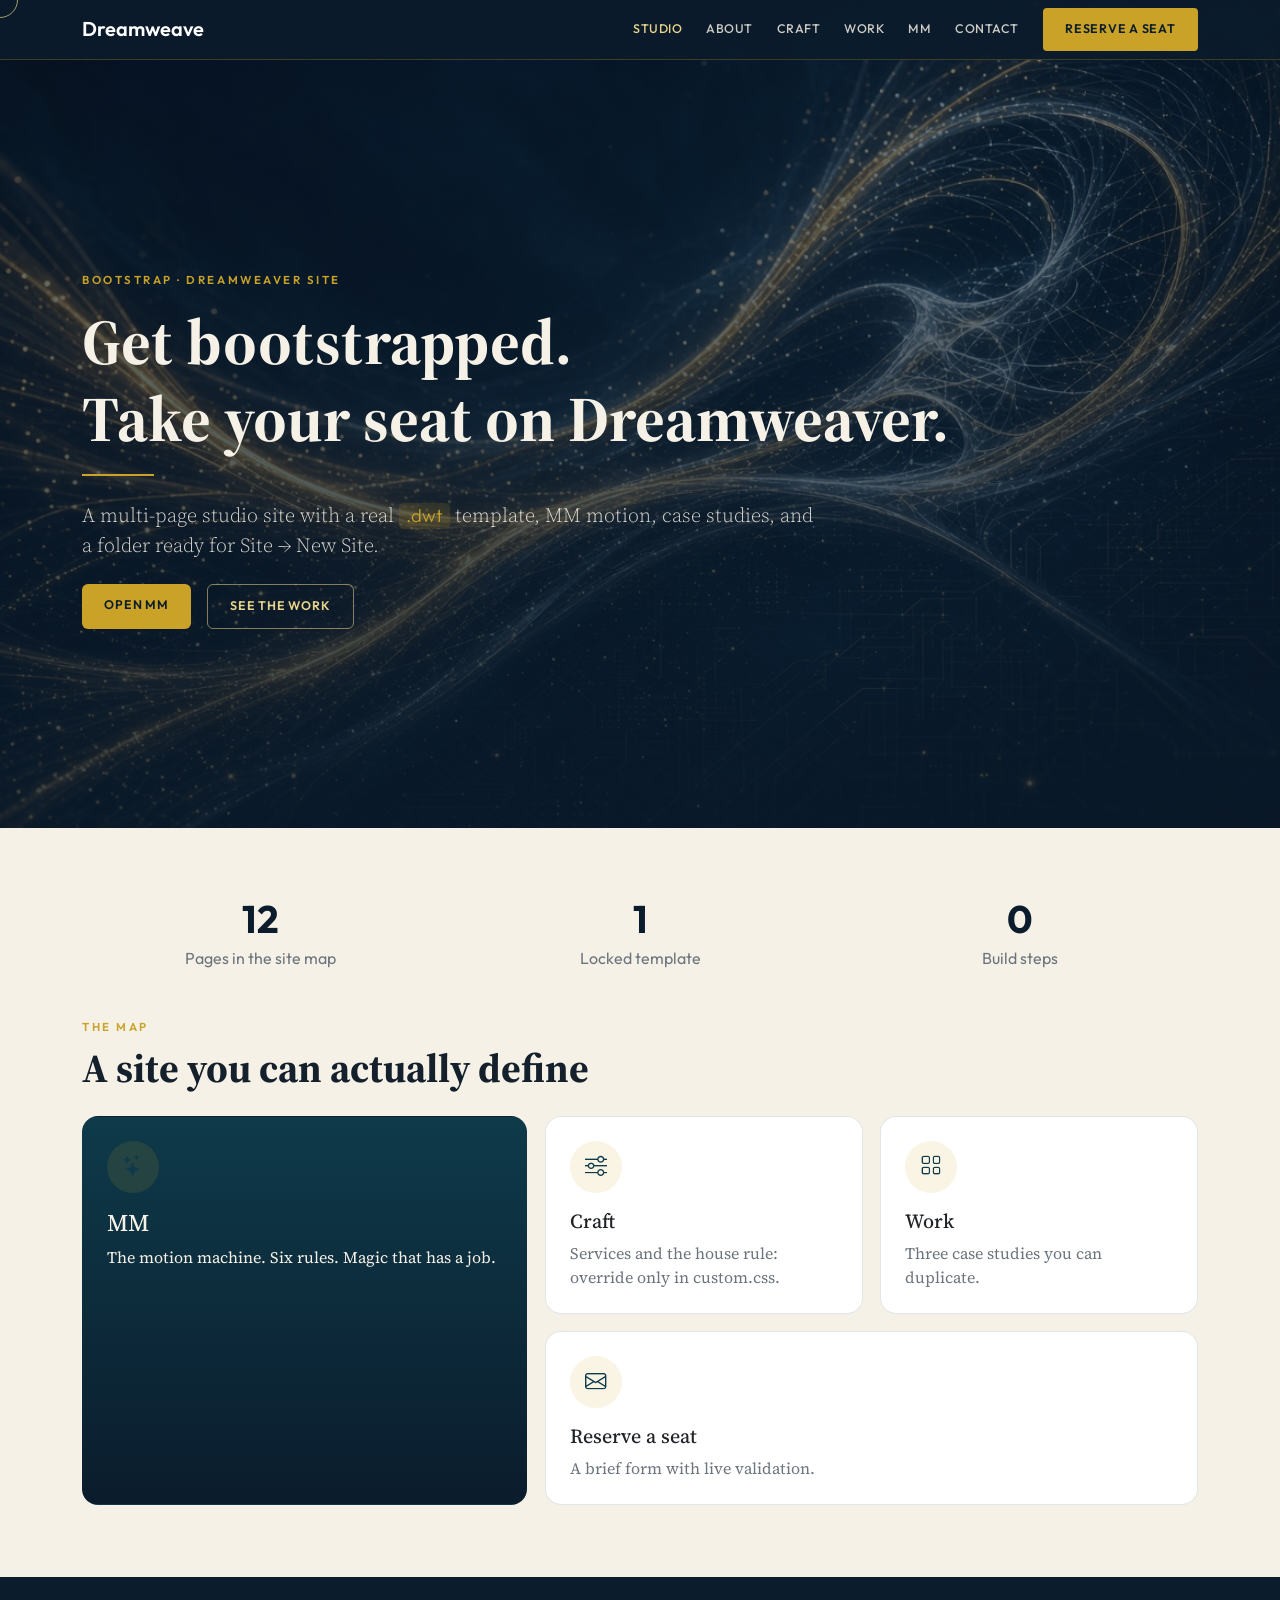
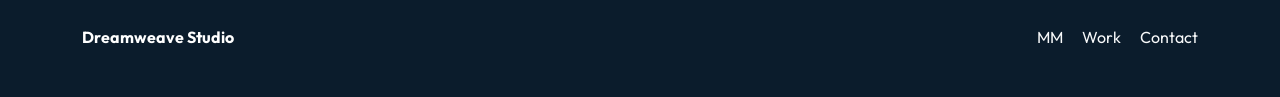
==== commit 00d470b5: "Align index with kit: richer bento layout, MM prominence, 12 pages stat" ====
--- a/index.html
+++ b/index.html
@@ -39,27 +39,43 @@
       <p class="section-label sans mb-3">Bootstrap · Dreamweaver site</p>
       <h1 class="display-3 fw-bold mb-3">Get bootstrapped.<br>Take your seat on Dreamweaver.</h1>
       <div class="gold-rule mb-4"></div>
-      <p class="lead col-lg-8" style="color: rgba(246,241,231,.86);">A multi-page studio site with a real <code>.dwt</code> template, case studies, and a folder ready for Site → New Site.</p>
+      <p class="lead col-lg-8" style="color: rgba(246,241,231,.86);">A multi-page studio site with a real <code>.dwt</code> template, MM motion, case studies, and a folder ready for Site → New Site.</p>
       <div class="d-flex flex-wrap gap-3 mt-4">
-        <a class="btn btn-gold sans" href="about.html">Meet the studio</a>
-        <a class="btn btn-ghost sans" href="mm.html">Open MM</a>
+        <a class="btn btn-gold sans" href="mm.html">Open MM</a>
+        <a class="btn btn-ghost sans" href="work.html">See the work</a>
       </div>
     </div>
   </header>
   <section id="main" class="py-5">
     <div class="container py-4">
       <div class="row g-4 text-center mb-5">
-        <div class="col-md-4"><div class="stat sans">11</div><p class="sans text-secondary mt-2 mb-0">Pages in the site map</p></div>
+        <div class="col-md-4"><div class="stat sans">12</div><p class="sans text-secondary mt-2 mb-0">Pages in the site map</p></div>
         <div class="col-md-4"><div class="stat sans">1</div><p class="sans text-secondary mt-2 mb-0">Locked template</p></div>
         <div class="col-md-4"><div class="stat sans">0</div><p class="sans text-secondary mt-2 mb-0">Build steps</p></div>
       </div>
       <p class="section-label sans mb-2">The map</p>
       <h2 class="display-6 fw-bold mb-4">A site you can actually define</h2>
-      <div class="row g-4">
-        <div class="col-md-6 col-lg-3"><a class="card-weave p-4 text-decoration-none text-dark d-block h-100" href="about.html"><h3 class="h5">About</h3><p class="text-secondary mb-0">Who sits here.</p></a></div>
-        <div class="col-md-6 col-lg-3"><a class="card-weave p-4 text-decoration-none text-dark d-block h-100" href="craft.html"><h3 class="h5">Craft</h3><p class="text-secondary mb-0">Override only in custom.css.</p></a></div>
-        <div class="col-md-6 col-lg-3"><a class="card-weave p-4 text-decoration-none text-dark d-block h-100" href="work.html"><h3 class="h5">Work</h3><p class="text-secondary mb-0">Cases you can duplicate.</p></a></div>
-        <div class="col-md-6 col-lg-3"><a class="card-weave p-4 text-decoration-none text-dark d-block h-100" href="mm.html"><h3 class="h5">MM</h3><p class="text-secondary mb-0">Six motion rules.</p></a></div>
+      <div class="bento">
+        <a class="card-weave bento-wide p-4 text-decoration-none" href="mm.html">
+          <div class="icon-orb mb-3"><i class="bi bi-stars"></i></div>
+          <h3 class="h4">MM</h3>
+          <p class="mb-0">The motion machine. Six rules. Magic that has a job.</p>
+        </a>
+        <a class="card-weave p-4 text-decoration-none text-dark" href="craft.html">
+          <div class="icon-orb mb-3"><i class="bi bi-sliders"></i></div>
+          <h3 class="h5">Craft</h3>
+          <p class="text-secondary mb-0">Services and the house rule: override only in custom.css.</p>
+        </a>
+        <a class="card-weave p-4 text-decoration-none text-dark" href="work.html">
+          <div class="icon-orb mb-3"><i class="bi bi-grid"></i></div>
+          <h3 class="h5">Work</h3>
+          <p class="text-secondary mb-0">Three case studies you can duplicate.</p>
+        </a>
+        <a class="card-weave p-4 text-decoration-none text-dark" href="contact.html" style="grid-column: 2 / -1;">
+          <div class="icon-orb mb-3"><i class="bi bi-envelope"></i></div>
+          <h3 class="h5">Reserve a seat</h3>
+          <p class="text-secondary mb-0">A brief form with live validation.</p>
+        </a>
       </div>
     </div>
   </section>
--- a/css/custom.css
+++ b/css/custom.css
@@ -18,11 +18,21 @@
   padding-top: 72px;
 }
 .sans { font-family: Outfit, system-ui, sans-serif; }
+code {
+  font-family: Outfit, system-ui, sans-serif;
+  font-size: 0.92em;
+  color: var(--dw-gold);
+  background: rgba(201, 162, 39, 0.14);
+  padding: 0.08em 0.38em;
+  border-radius: 0.28rem;
+}
 .navbar-dream {
   background: rgba(11, 28, 44, 0.92);
   backdrop-filter: blur(12px);
   border-bottom: 1px solid rgba(201, 162, 39, 0.25);
+  transition: background var(--dw-move) var(--dw-ease), padding var(--dw-move) var(--dw-ease);
 }
+.navbar-dream.is-compact { background: rgba(11, 28, 44, 0.98); }
 .navbar-dream .nav-link {
   color: rgba(246, 241, 231, 0.82) !important;
   font-weight: 500; letter-spacing: 0.04em; text-transform: uppercase; font-size: 0.78rem;
@@ -52,20 +62,73 @@
     linear-gradient(180deg, rgba(11, 28, 44, 0.55) 0%, rgba(11, 28, 44, 0.82) 100%),
     url("../img/wireframes.jpg") center / cover no-repeat;
 }
+.page-hero.kiln {
+  background:
+    linear-gradient(180deg, rgba(26, 20, 14, 0.55) 0%, rgba(58, 36, 20, 0.82) 100%),
+    url("../img/work-kiln.jpg") center / cover no-repeat;
+}
 .section-label { color: var(--dw-gold); letter-spacing: 0.22em; text-transform: uppercase; font-size: 0.72rem; font-weight: 600; }
+.gold-rule { width: 72px; height: 2px; background: var(--dw-gold); }
 .btn-gold {
   background: var(--dw-gold); color: var(--dw-navy); border: none; font-weight: 600;
   letter-spacing: 0.06em; text-transform: uppercase; font-size: 0.78rem; padding: 0.75rem 1.4rem;
+  transition: transform var(--dw-micro) var(--dw-spring), background var(--dw-micro);
 }
+.btn-gold:hover { background: var(--dw-gold-soft); color: var(--dw-navy); transform: translateY(-2px); }
+.btn-gold:active { transform: scale(0.98); }
+.btn-ghost {
+  border: 1px solid rgba(232, 212, 139, 0.55);
+  color: var(--dw-gold-soft);
+  font-weight: 600;
+  letter-spacing: 0.06em;
+  text-transform: uppercase;
+  font-size: 0.78rem;
+  padding: 0.75rem 1.4rem;
+  background: transparent;
+}
+.btn-ghost:hover { background: rgba(232, 212, 139, 0.12); color: var(--dw-gold-soft); }
+.stat { font-size: 2.4rem; font-weight: 700; line-height: 1; color: var(--dw-navy); }
 .card-weave {
   border: 1px solid rgba(14, 58, 74, 0.12); background: #fff; border-radius: 1rem;
-  transition: transform 480ms cubic-bezier(0.34, 1.4, 0.5, 1);
+  overflow: hidden;
+  position: relative;
+  transition: transform var(--dw-move) var(--dw-spring), box-shadow var(--dw-move) var(--dw-ease);
 }
-.card-weave:hover { transform: translateY(-6px); }
+.card-weave:hover { transform: translateY(-6px); box-shadow: 0 18px 40px rgba(11, 28, 44, 0.12); }
+.card-photo {
+  height: 180px;
+  background-size: cover;
+  background-position: center;
+}
+.card-photo.harbor { background-image: url("../img/work-harbor.jpg"); }
+.card-photo.folio { background-image: url("../img/work-folio.jpg"); }
+.card-photo.kiln { background-image: url("../img/work-kiln.jpg"); }
 .step-num { font-size: 0.78rem; letter-spacing: 0.18em; font-weight: 600; color: var(--dw-gold); }
+.icon-orb {
+  width: 52px; height: 52px; border-radius: 50%;
+  background: rgba(201, 162, 39, 0.12);
+  color: var(--dw-teal);
+  display: grid; place-items: center; font-size: 1.35rem;
+}
 footer.site-footer { background: var(--dw-navy); color: rgba(246, 241, 231, 0.75); }
-.skip-link { position: absolute; left: 1rem; top: -3.5rem; }
+.form-control, .form-select {
+  border-radius: 0.6rem;
+  border-color: rgba(14, 58, 74, 0.18);
+  padding: 0.8rem 1rem;
+}
+.form-live { position: relative; }
+.form-live .tick {
+  position: absolute; right: 12px; top: 2.55rem; color: #2a7a4b; opacity: 0; pointer-events: none;
+}
+.form-live.is-ok .tick { opacity: 1; }
+.field-ok { border-color: #2a7a4b !important; }
+.skip-link {
+  position: absolute; left: 1rem; top: -3.5rem; z-index: 1080;
+  background: var(--dw-gold); color: var(--dw-navy);
+  padding: 0.5rem 0.9rem; border-radius: 0.4rem;
+}
 .skip-link:focus { top: 0.75rem; }
+.quote-block { border-left: 3px solid var(--dw-gold); padding-left: 1.25rem; font-size: 1.2rem; }
 .mm-stage {
   position: relative; overflow: hidden; border-radius: 1.4rem; padding: 2.2rem 1.6rem;
   background: radial-gradient(600px 240px at 10% -10%, rgba(201,162,39,.22), transparent 60%),
@@ -78,4 +141,37 @@
   filter: blur(8px); opacity: .45; animation: mm-spin 16s linear infinite;
 }
 @keyframes mm-spin { to { transform: rotate(360deg); } }
-@media (prefers-reduced-motion: reduce) { .mm-orb { animation: none; } }
+.scroll-progress {
+  position: fixed; top: 0; left: 0; height: 2px; width: 100%; z-index: 1080;
+  background: var(--dw-gold); transform: scaleX(0); transform-origin: 0 50%;
+  animation: dw-progress linear; animation-timeline: scroll();
+}
+@keyframes dw-progress { from { transform: scaleX(0); } to { transform: scaleX(1); } }
+.cursor-ring {
+  position: fixed; width: 36px; height: 36px;
+  border: 1px solid rgba(232, 212, 139, 0.7); border-radius: 50%;
+  pointer-events: none; z-index: 1090; transform: translate(-50%, -50%);
+  transition: width var(--dw-micro), height var(--dw-micro), background var(--dw-micro);
+}
+.cursor-ring.is-hot { width: 52px; height: 52px; background: rgba(201, 162, 39, 0.12); }
+.bento { display: grid; grid-template-columns: 1.4fr 1fr 1fr; gap: 1.1rem; }
+.bento-wide {
+  grid-column: 1 / 2; grid-row: 1 / 3; min-height: 320px;
+  background: linear-gradient(180deg, #0e3a4a, #0b1c2c);
+  color: var(--dw-cream) !important;
+}
+@media (max-width: 991.98px) {
+  .bento { grid-template-columns: 1fr 1fr; }
+  .bento-wide { grid-column: 1 / -1; grid-row: auto; }
+  .navbar-dream .navbar-collapse {
+    background: var(--dw-navy); margin: 0.6rem -0.75rem 0; padding: 0.75rem 1.25rem 1.1rem;
+  }
+  .cursor-ring { display: none; }
+}
+@media (max-width: 575.98px) { .bento { grid-template-columns: 1fr; } }
+@media (prefers-reduced-motion: reduce) {
+  html { scroll-behavior: auto; }
+  .scroll-progress, .card-weave, .mm-orb { animation: none !important; transition: none !important; }
+  .cursor-ring { display: none; }
+  .mm-orb { animation: none; }
+}
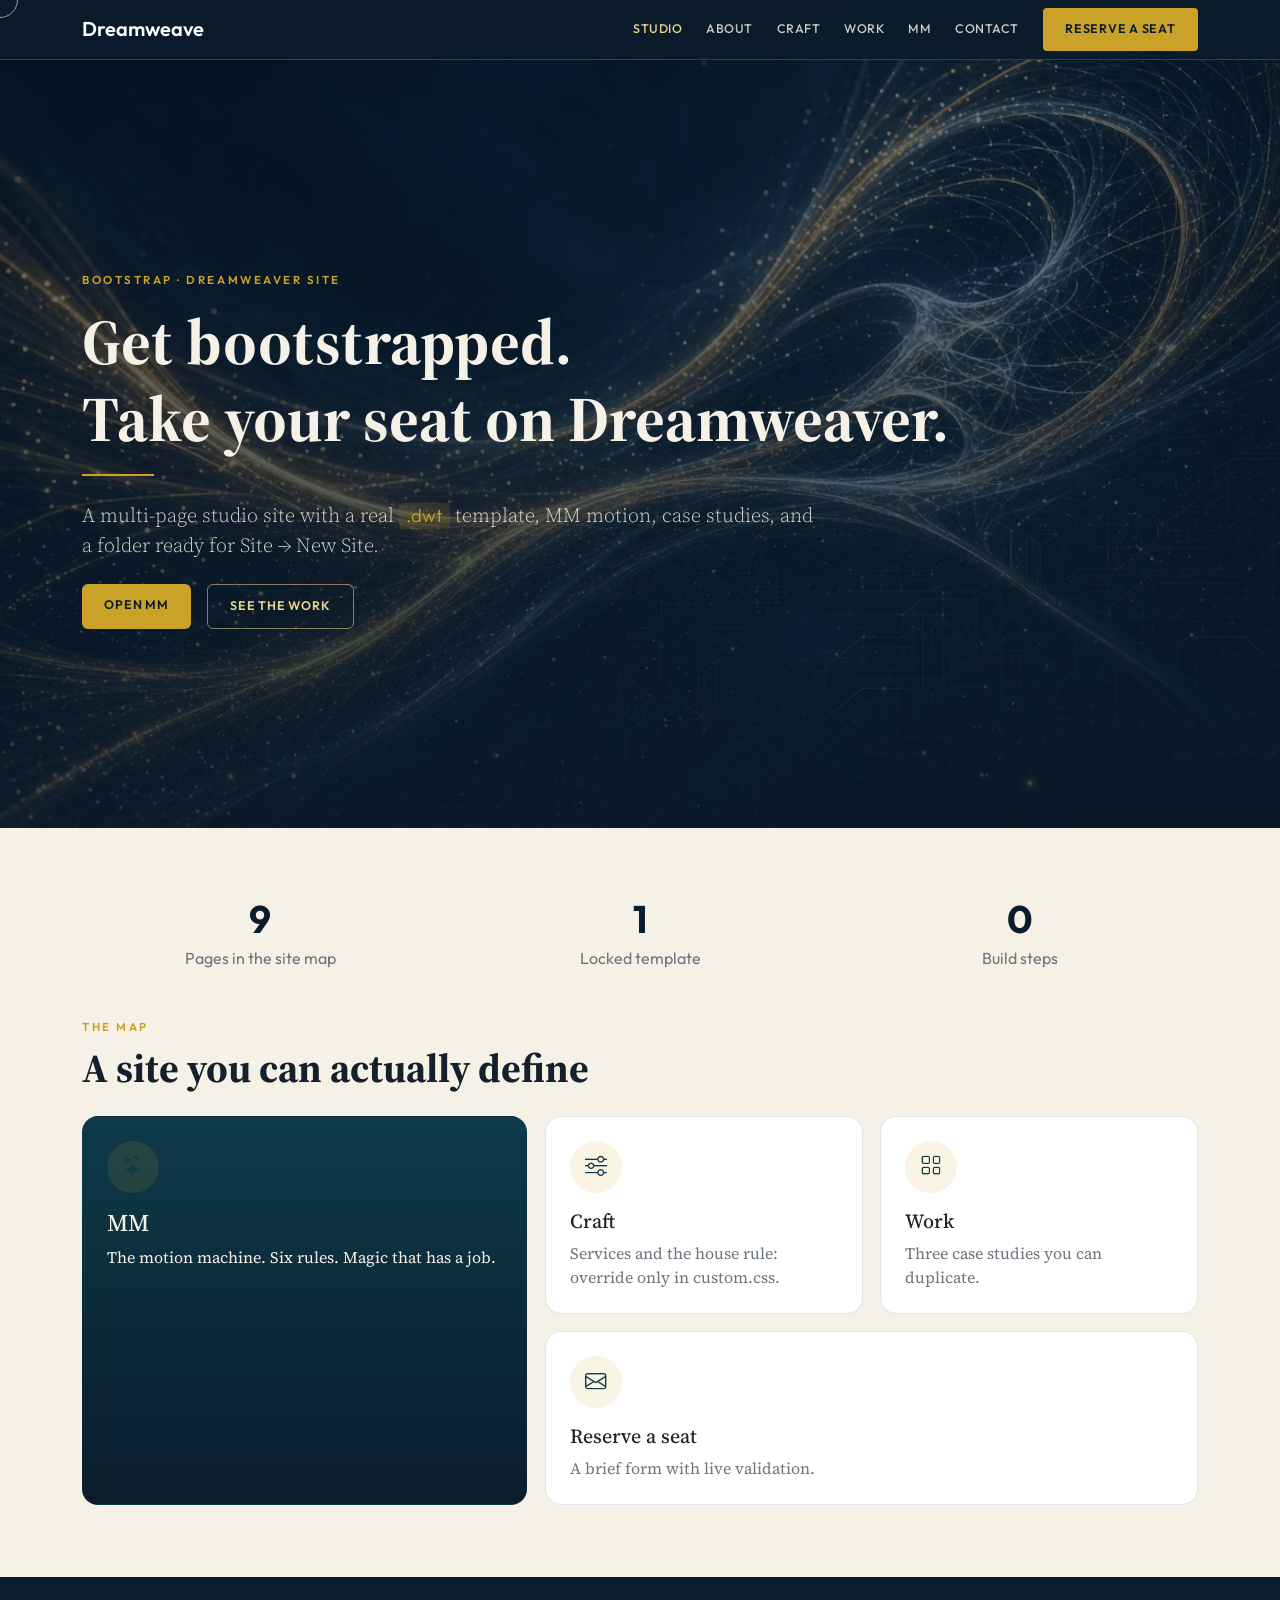
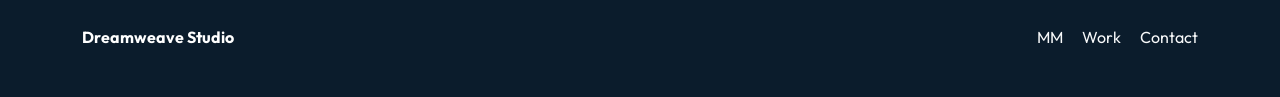
==== commit 944ef290: "Polish: mobile bento fix, accurate page count, back-to-top a11y, favicon, MM meta description, drop " ====
--- a/index.html
+++ b/index.html
@@ -11,6 +11,7 @@
   <link href="https://fonts.googleapis.com/css2?family=Outfit:wght@400;500;600;700&family=Source+Serif+4:opsz,wght@8..60,400;8..60,600;8..60,700&display=swap" rel="stylesheet">
   <link href="https://cdn.jsdelivr.net/npm/bootstrap@5.3.8/dist/css/bootstrap.min.css" rel="stylesheet" crossorigin="anonymous">
   <link href="https://cdn.jsdelivr.net/npm/bootstrap-icons@1.11.3/font/bootstrap-icons.min.css" rel="stylesheet">
+  <link rel="icon" href="img/favicon.svg" type="image/svg+xml">
   <link href="css/custom.css" rel="stylesheet">
 </head>
 <body>
@@ -49,7 +50,7 @@
   <section id="main" class="py-5">
     <div class="container py-4">
       <div class="row g-4 text-center mb-5">
-        <div class="col-md-4"><div class="stat sans">12</div><p class="sans text-secondary mt-2 mb-0">Pages in the site map</p></div>
+        <div class="col-md-4"><div class="stat sans">9</div><p class="sans text-secondary mt-2 mb-0">Pages in the site map</p></div>
         <div class="col-md-4"><div class="stat sans">1</div><p class="sans text-secondary mt-2 mb-0">Locked template</p></div>
         <div class="col-md-4"><div class="stat sans">0</div><p class="sans text-secondary mt-2 mb-0">Build steps</p></div>
       </div>
@@ -71,7 +72,7 @@
           <h3 class="h5">Work</h3>
           <p class="text-secondary mb-0">Three case studies you can duplicate.</p>
         </a>
-        <a class="card-weave p-4 text-decoration-none text-dark" href="contact.html" style="grid-column: 2 / -1;">
+        <a class="card-weave bento-contact p-4 text-decoration-none text-dark" href="contact.html">
           <div class="icon-orb mb-3"><i class="bi bi-envelope"></i></div>
           <h3 class="h5">Reserve a seat</h3>
           <p class="text-secondary mb-0">A brief form with live validation.</p>
--- a/css/custom.css
+++ b/css/custom.css
@@ -160,6 +160,14 @@
   background: linear-gradient(180deg, #0e3a4a, #0b1c2c);
   color: var(--dw-cream) !important;
 }
+.bento-contact { grid-column: 2 / -1; }
+.to-top {
+  position: fixed; right: 1.1rem; bottom: 1.1rem; width: 44px; height: 44px; border: 0;
+  border-radius: 999px; background: var(--dw-navy); color: var(--dw-gold-soft); z-index: 1070;
+  display: grid; place-items: center; opacity: 0; pointer-events: none;
+  transform: translateY(8px); transition: opacity var(--dw-micro), transform var(--dw-micro) var(--dw-spring);
+}
+.to-top.is-in { opacity: 1; pointer-events: auto; transform: none; }
 @media (max-width: 991.98px) {
   .bento { grid-template-columns: 1fr 1fr; }
   .bento-wide { grid-column: 1 / -1; grid-row: auto; }
@@ -168,10 +176,9 @@
   }
   .cursor-ring { display: none; }
 }
-@media (max-width: 575.98px) { .bento { grid-template-columns: 1fr; } }
+@media (max-width: 575.98px) { .bento { grid-template-columns: 1fr; } .bento-contact { grid-column: auto; } }
 @media (prefers-reduced-motion: reduce) {
   html { scroll-behavior: auto; }
   .scroll-progress, .card-weave, .mm-orb { animation: none !important; transition: none !important; }
   .cursor-ring { display: none; }
-  .mm-orb { animation: none; }
 }
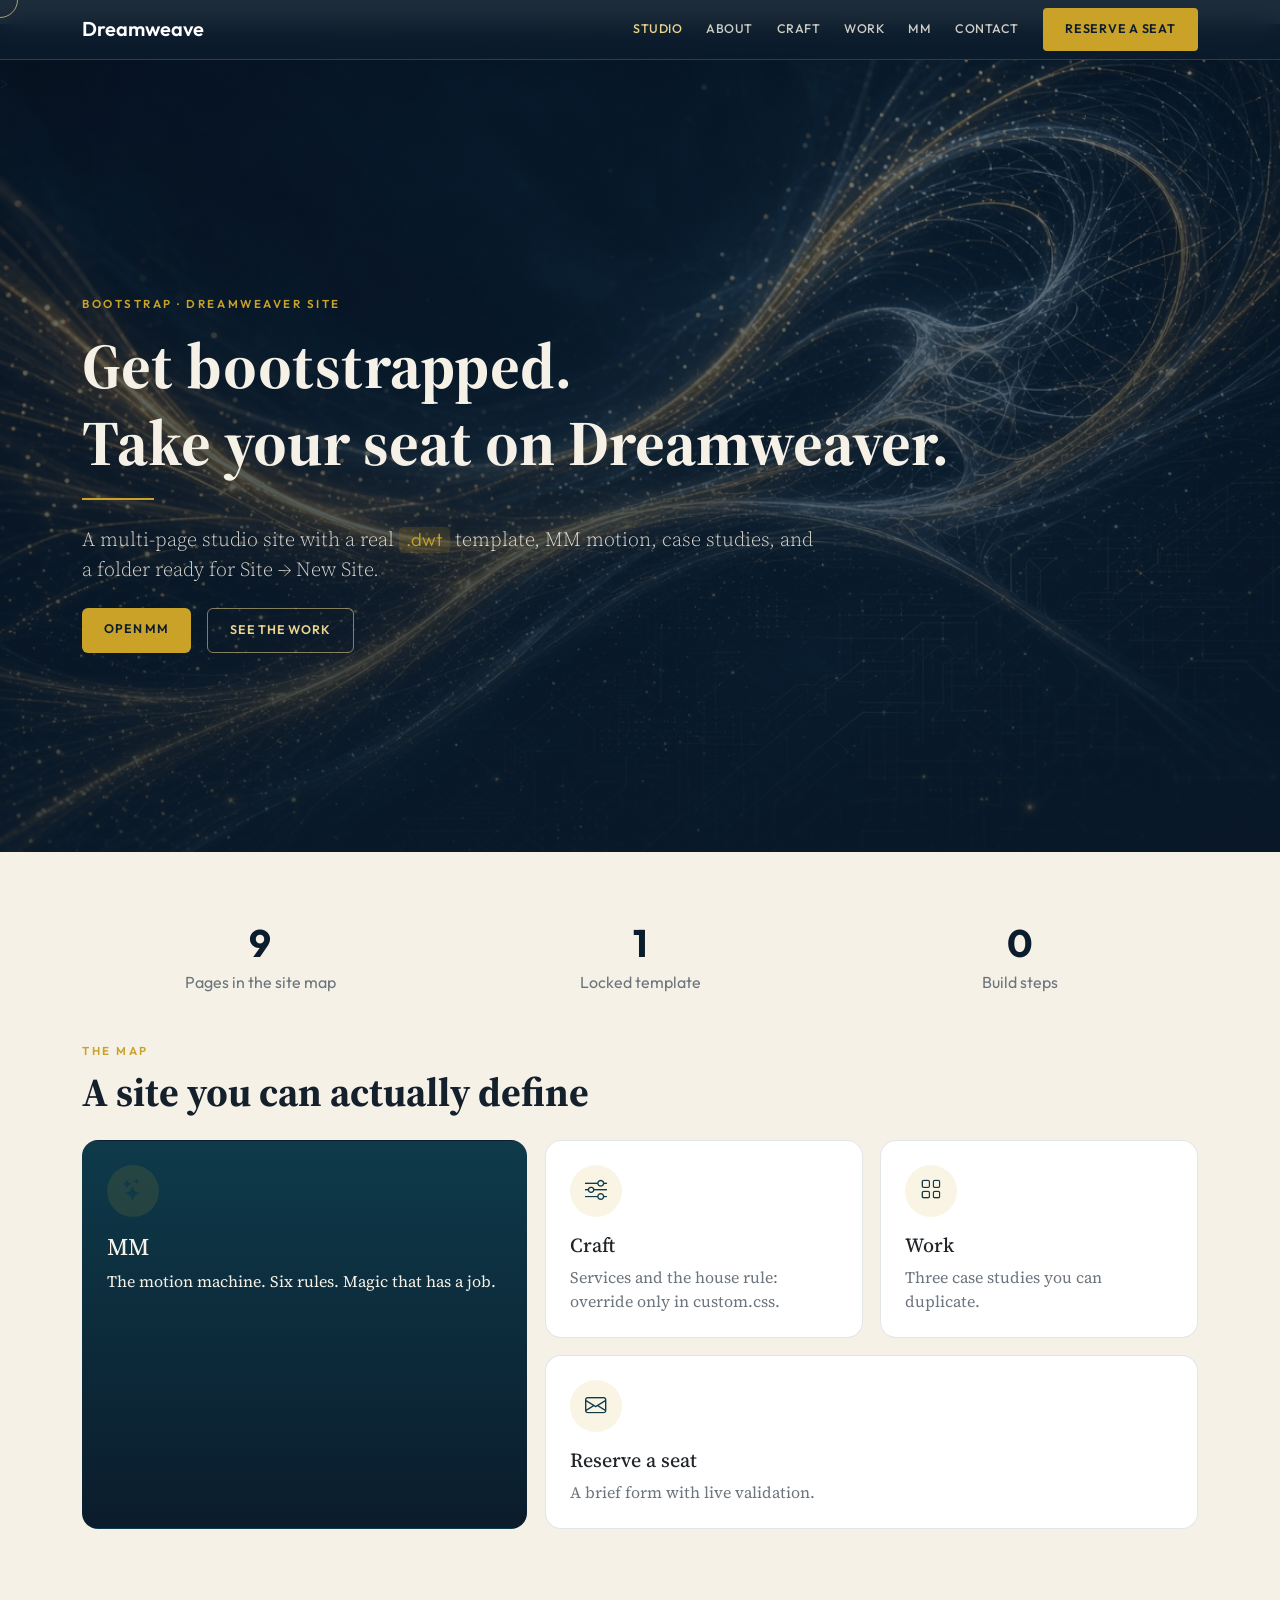
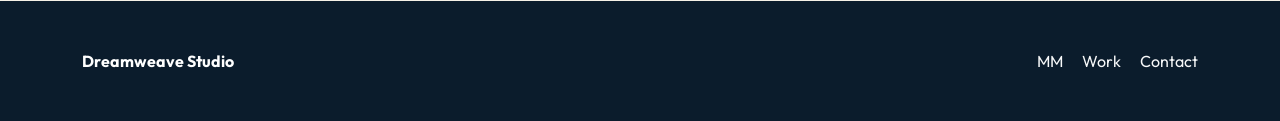
==== commit 1f244686: "Site polish 1/3: favicon + og: tags on index, about, contact, craft" ====
--- a/index.html
+++ b/index.html
@@ -4,7 +4,12 @@
   <meta charset="utf-8">
   <meta name="viewport" content="width=device-width, initial-scale=1">
   <title>Dreamweave Studio — Get bootstrapped. Take your seat.</title>
-  <meta name="description" content="A Dreamweaver-style Bootstrap starter. Responsive, mobile-first, ready to open in Adobe Dreamweaver.">
+  <meta name="description" content="A Dreamweaver-style Bootstrap starter. Responsive, mobile-first, ready to open in Adobe Dreamweaver."
+  <meta property="og:title" content="Dreamweave Studio — Get bootstrapped. Take your seat.">
+  <meta property="og:description" content="A Dreamweaver-style Bootstrap starter. Responsive, mobile-first, ready to open in Adobe Dreamweaver.">
+  <meta property="og:url" content="https://joerussell22.github.io/">
+  <meta property="og:type" content="website">
+  <meta property="og:image" content="https://joerussell22.github.io/img/hero.jpg">>
   <meta name="theme-color" content="#0b1c2c">
   <link rel="preconnect" href="https://fonts.googleapis.com">
   <link rel="preconnect" href="https://fonts.gstatic.com" crossorigin>
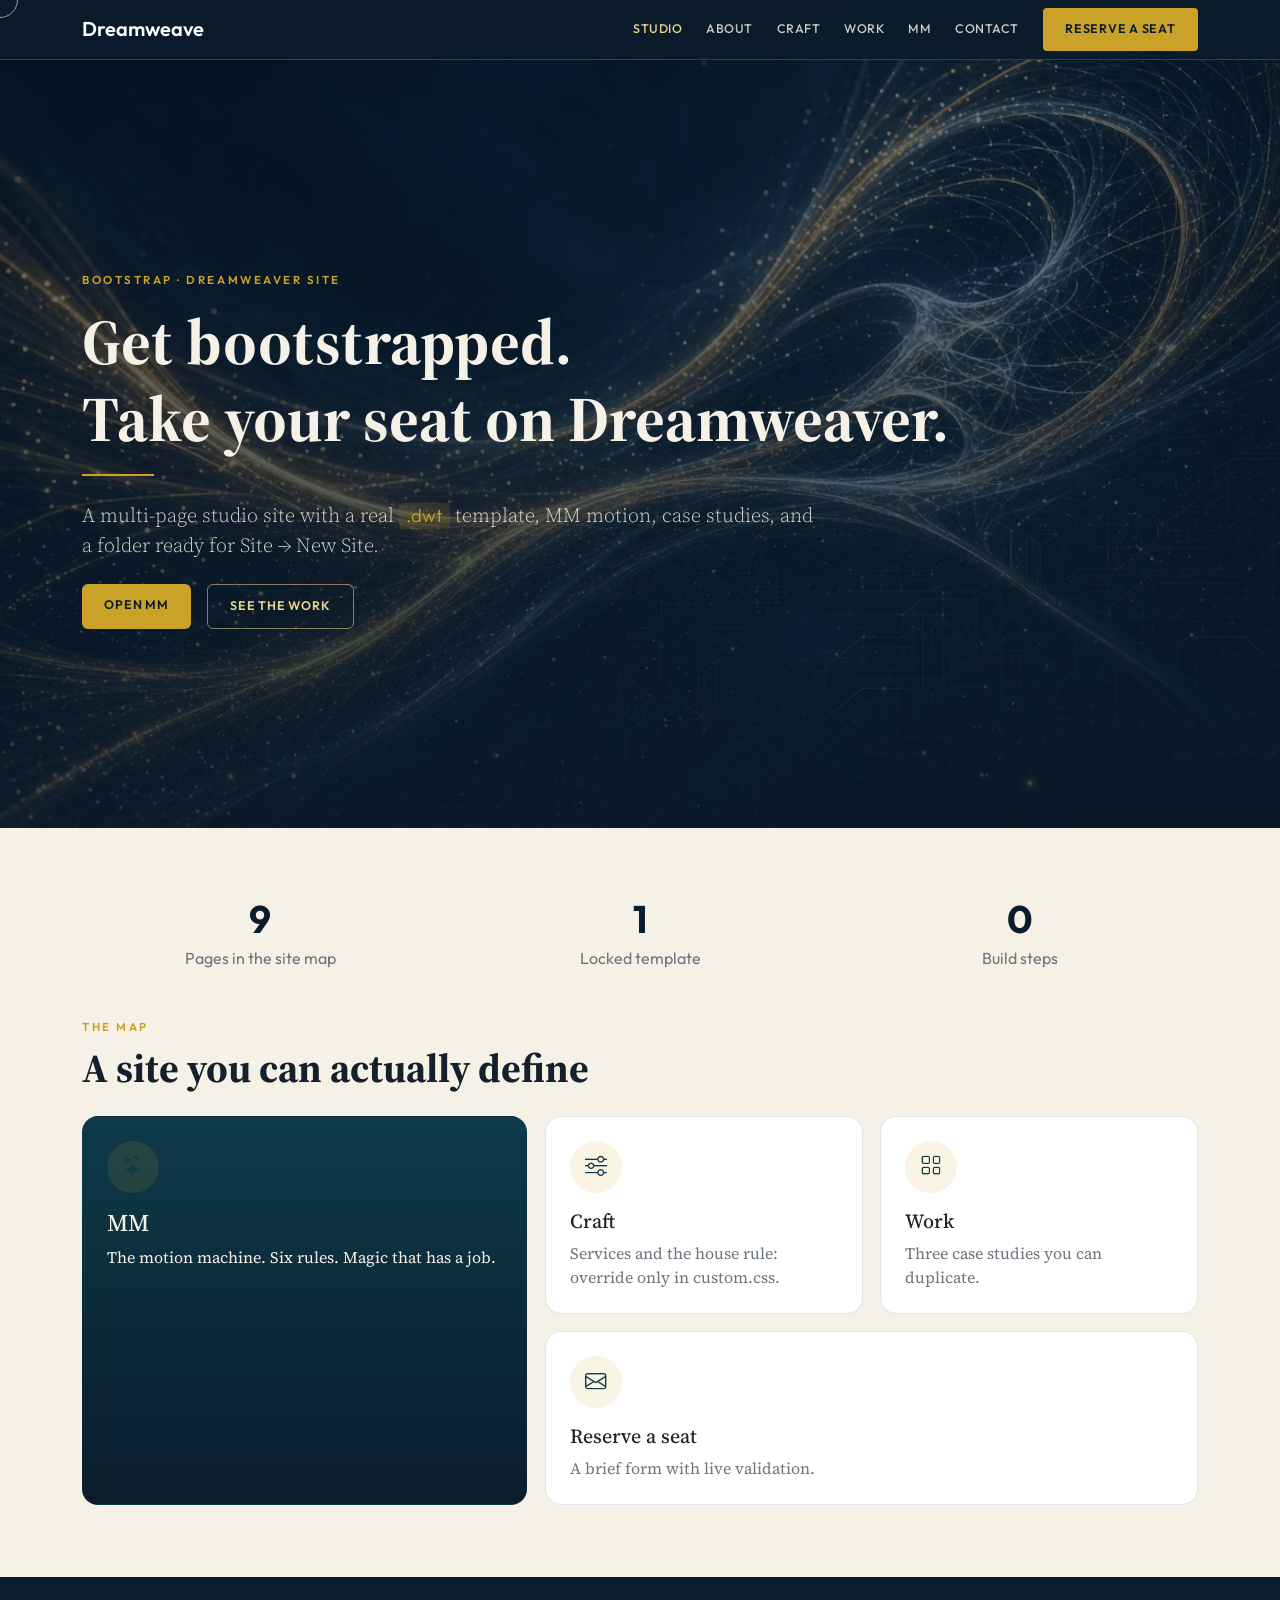
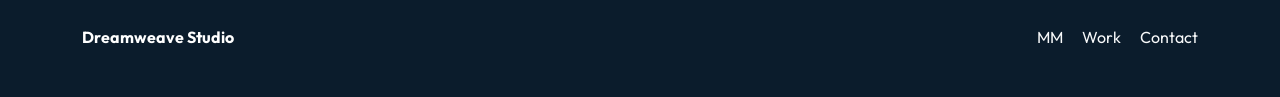
==== commit b5f23f60: "Revert today's polish 1/3: restore index, about, contact, craft to 944ef29" ====
--- a/index.html
+++ b/index.html
@@ -4,12 +4,7 @@
   <meta charset="utf-8">
   <meta name="viewport" content="width=device-width, initial-scale=1">
   <title>Dreamweave Studio — Get bootstrapped. Take your seat.</title>
-  <meta name="description" content="A Dreamweaver-style Bootstrap starter. Responsive, mobile-first, ready to open in Adobe Dreamweaver."
-  <meta property="og:title" content="Dreamweave Studio — Get bootstrapped. Take your seat.">
-  <meta property="og:description" content="A Dreamweaver-style Bootstrap starter. Responsive, mobile-first, ready to open in Adobe Dreamweaver.">
-  <meta property="og:url" content="https://joerussell22.github.io/">
-  <meta property="og:type" content="website">
-  <meta property="og:image" content="https://joerussell22.github.io/img/hero.jpg">>
+  <meta name="description" content="A Dreamweaver-style Bootstrap starter. Responsive, mobile-first, ready to open in Adobe Dreamweaver.">
   <meta name="theme-color" content="#0b1c2c">
   <link rel="preconnect" href="https://fonts.googleapis.com">
   <link rel="preconnect" href="https://fonts.gstatic.com" crossorigin>
